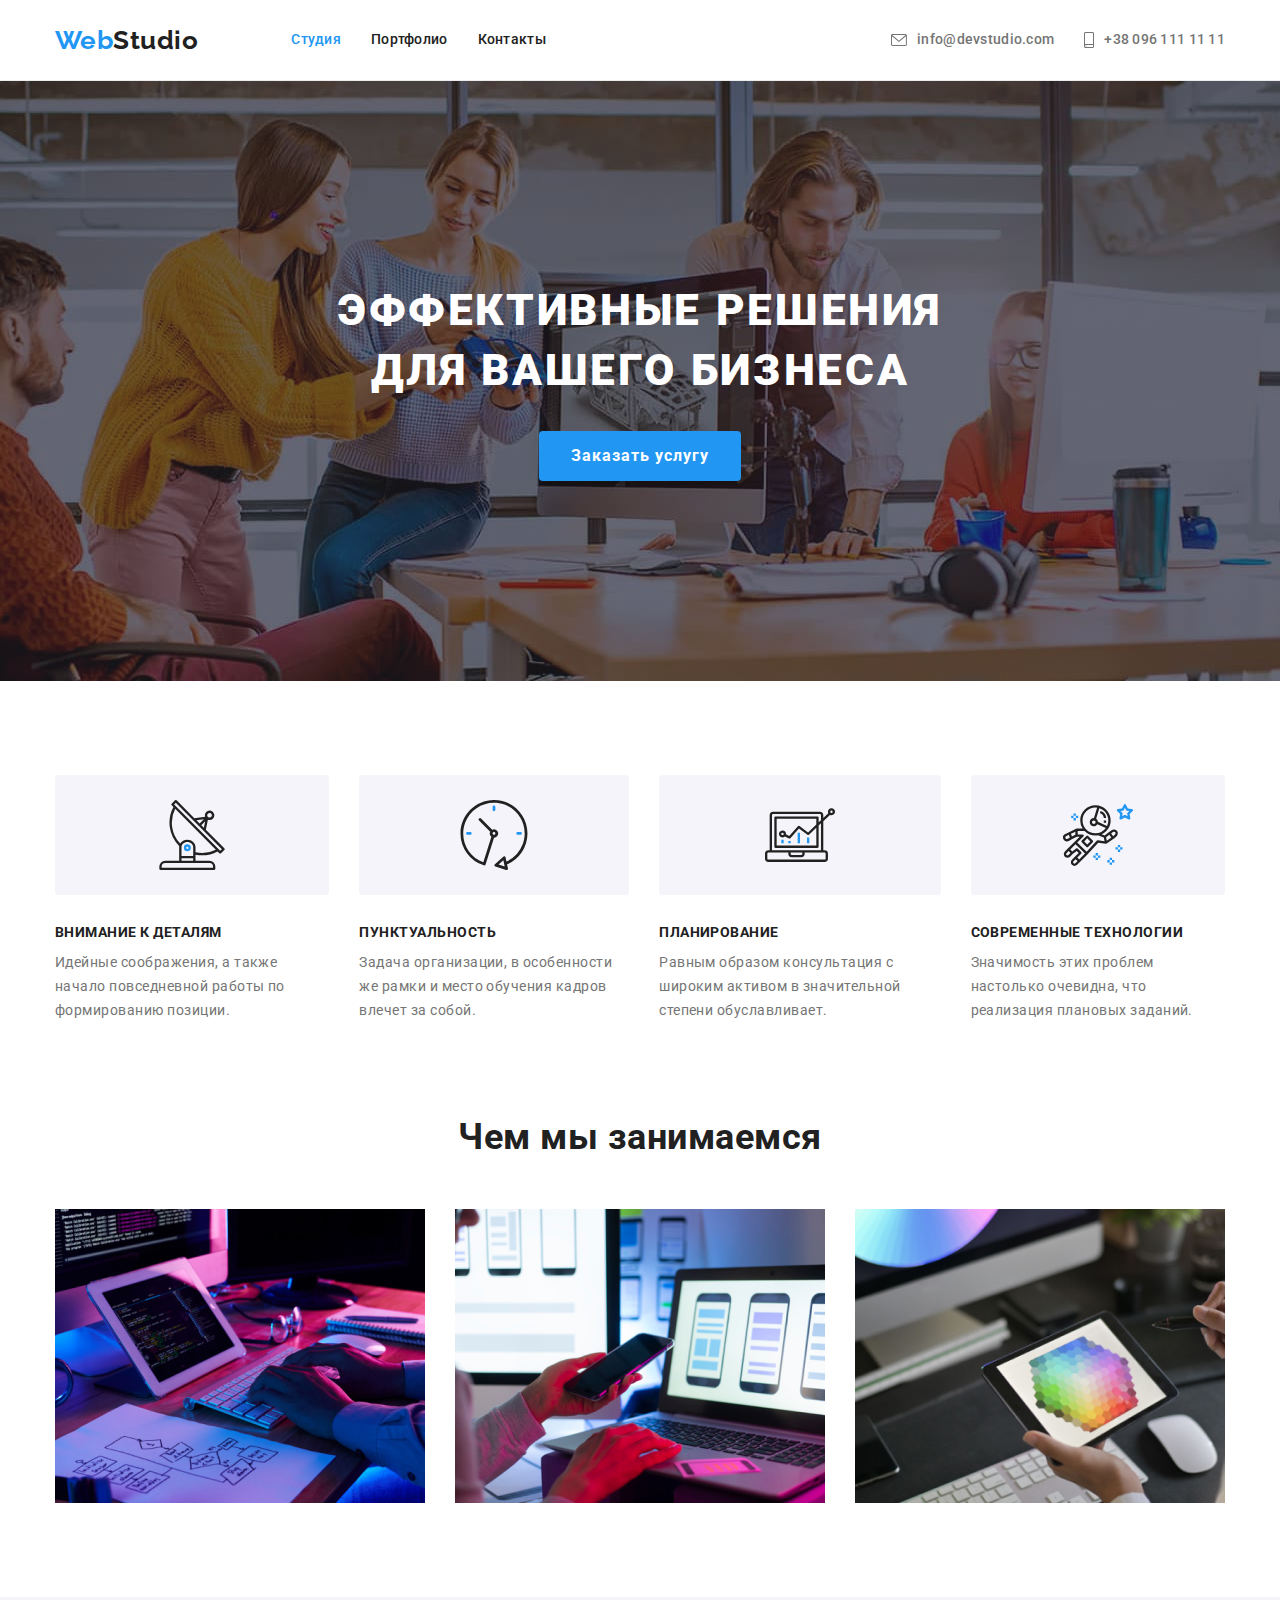
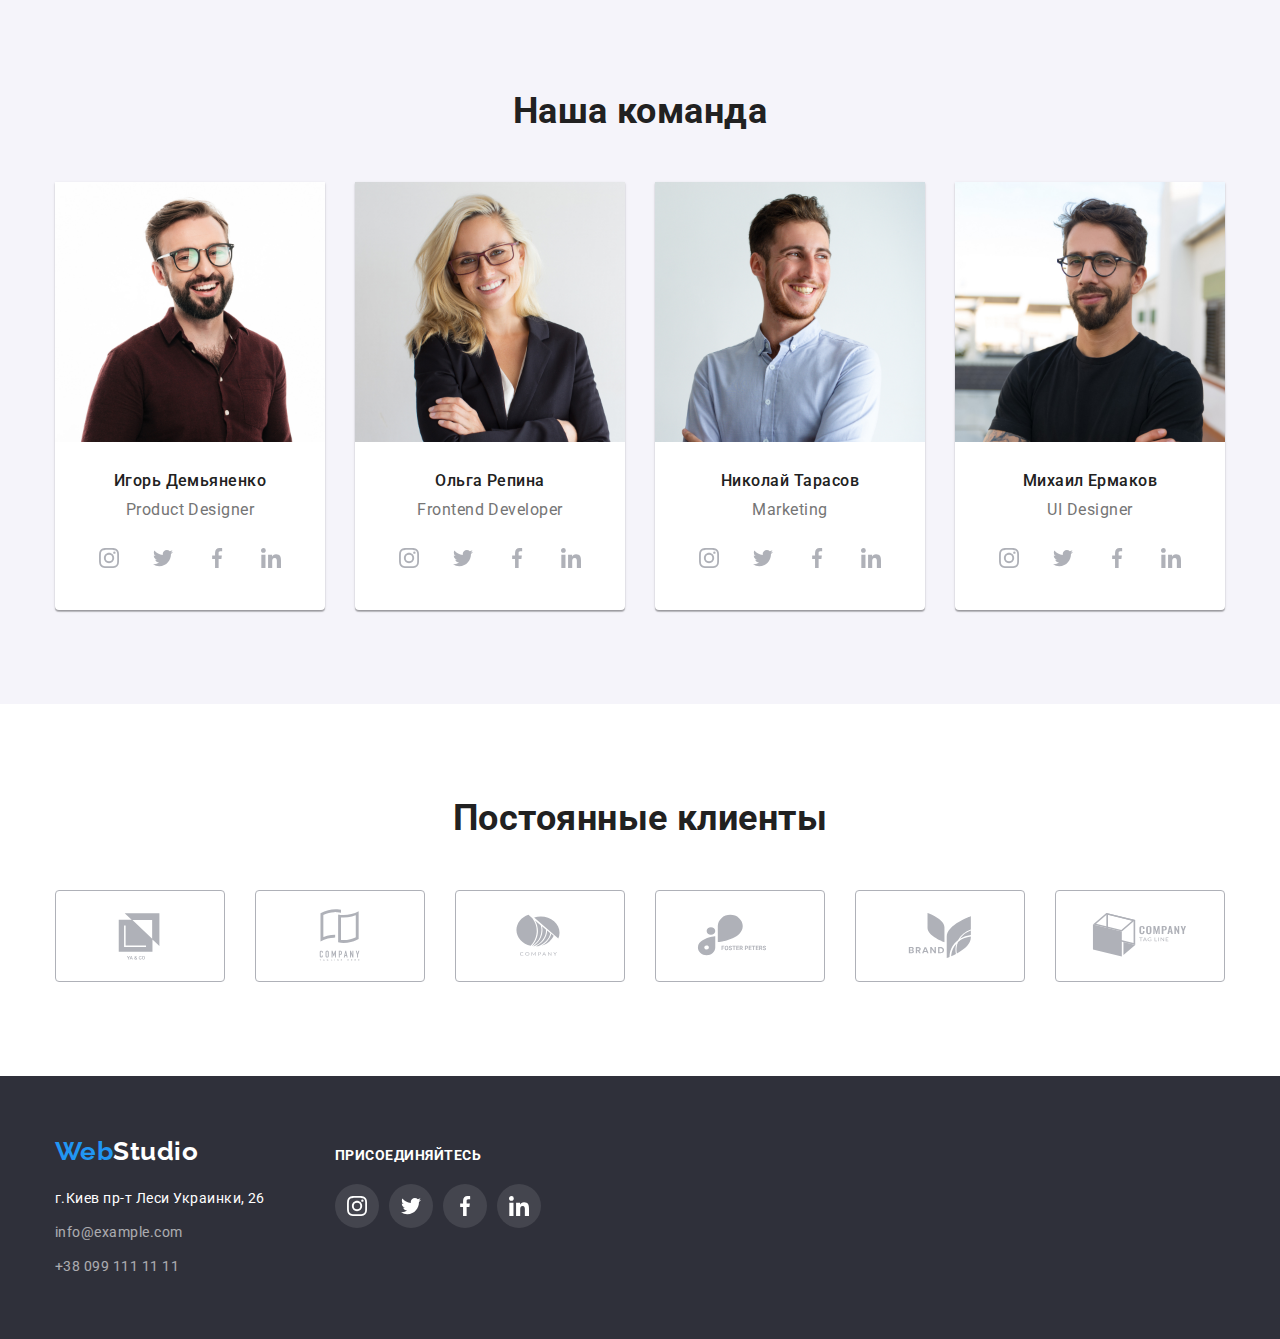
==== index.html @ 7d0b55d1 "copy-hw4" ====
<!DOCTYPE html>
<html lang="en">
  <head>
    <meta charset="UTF-8" />
    <meta http-equiv="X-UA-Compatible" content="IE=edge" />
    <meta name="viewport" content="width=device-width, initial-scale=1.0" />
    <title>Главная</title>
    <link rel="preconnect" href="https://fonts.googleapis.com" />
    <link rel="preconnect" href="https://fonts.gstatic.com" crossorigin />
    <link
      href="https://fonts.googleapis.com/css2?family=Raleway:wght@700&family=Roboto:wght@400;500;700;900&display=swap"
      rel="stylesheet"
    />
    <link
      rel="stylesheet"
      href="https://cdnjs.cloudflare.com/ajax/libs/modern-normalize/1.1.0/modern-normalize.min.css"
    />
    <link rel="stylesheet" href="./css/styles.css" />
  </head>
  <body>
    <!-- Шапка сайта -->
    <header class="header-class">
      <div class="container main-header">
        <nav class="main-nav">
          <a href="./index.html" class="logo"><span class="logo-web">Web</span>Studio</a>
          <ul class="site-nav list">
            <li class="item">
              <a href="./index.html" class="site-nav-list title current">Студия</a>
            </li>
            <li class="item">
              <a href="./portfolio.html" class="site-nav-list title">Портфолио</a>
            </li>
            <li class="item">
              <a href="" class="site-nav-list title">Контакты</a>
            </li>
          </ul>
        </nav>
        <ul class="contact-header list">
          <li class="item">
            <a href="mailto:info@devstudio.com" class="contact-header-list"
              ><svg class="header-contact-icons" width="16px" height="12px">
                <use href="./images/icons.svg#icon-email"></use></svg
              >info@devstudio.com</a
            >
          </li>
          <li class="item">
            <a href="tel:+380961111111" class="contact-header-list"
              ><svg class="header-contact-icons" width="10px" height="16px">
                <use href="./images/icons.svg#icon-phone"></use></svg
              >+38 096 111 11 11</a
            >
          </li>
        </ul>
      </div>
    </header>

    <!-- Main Content -->
    <main>
      <!-- Секция героя -->
      <section class="section-hero">
        <div class="container">
          <h1 class="section-title">Эффективные решения для вашего бизнеса</h1>
          <button class="accent-button" type="button">Заказать услугу</button>
        </div>
      </section>

      <!-- Особенности -->
      <section class="section">
        <div class="container">
          <h2 class="title visually-hidden">Наши особенности</h2>
          <ul class="feature-list list">
            <li class="item">
              <div class="feature-item">
                <svg width="70px" height="70px">
                  <use href="./images/icons.svg#icon-antenna"></use>
                </svg>
              </div>
              <h3 class="feature-title">Внимание к деталям</h3>
              <p class="feature-text">
                Идейные соображения, а также начало повседневной работы по формированию позиции.
              </p>
            </li>
            <li class="item">
              <div class="feature-item">
                <svg width="70px" height="70px">
                  <use href="./images/icons.svg#icon-clock"></use>
                </svg>
              </div>
              <h3 class="feature-title">Пунктуальность</h3>
              <p class="feature-text">
                Задача организации, в особенности же рамки и место обучения кадров влечет за собой.
              </p>
            </li>
            <li class="item">
              <div class="feature-item">
                <svg width="70px" height="70px">
                  <use href="./images/icons.svg#icon-diagram"></use>
                </svg>
              </div>
              <h3 class="feature-title">Планирование</h3>
              <p class="feature-text">
                Равным образом консультация с широким активом в значительной степени обуславливает.
              </p>
            </li>
            <li class="item">
              <div class="feature-item">
                <svg width="70px" height="70px">
                  <use href="./images/icons.svg#icon-astronaut"></use>
                </svg>
              </div>
              <h3 class="feature-title">Современные технологии</h3>
              <p class="feature-text">
                Значимость этих проблем настолько очевидна, что реализация плановых заданий.
              </p>
            </li>
          </ul>
        </div>
      </section>

      <!-- Чем мы занимаемся? -->
      <section class="section about">
        <div class="container">
          <h2 class="title about-us">Чем мы занимаемся</h2>
          <ul class="about-us-list list">
            <li class="item">
              <img src="./images/img_1_planning.jpg" alt="Планирование модели" width="370" />
            </li>
            <li class="item">
              <img
                src="./images/img_2_app_design.jpg"
                alt="Тестирование дизайна приложения"
                width="370"
              />
            </li>
            <li class="item">
              <img src="./images/img_3_modern_technology.jpg" alt="" width="370" />
            </li>
          </ul>
        </div>
      </section>

      <!-- Наша команда -->
      <section class="section section-our-team">
        <div class="container">
          <h2 class="title about-us">Наша команда</h2>
          <ul class="our-team-list list">
            <li class="item">
              <img src="./images/ihor.jpg" alt="Игорь Демьяненко" width="270" />
              <div class="title-name">
                <h3 class="title name">Игорь Демьяненко</h3>
                <p class="position-name">Product Designer</p>
                <ul class="social-list-link list">
                  <li class="social-item">
                    <a
                      class="social-link link"
                      href="http://instagram.com"
                      target="_blank"
                      aria-label="instagram"
                      ><svg width="20px" height="20px">
                        <use href="./images/icons.svg#instagram-icon"></use></svg
                    ></a>
                  </li>
                  <li class="social-item">
                    <a
                      class="social-link link"
                      href="http://twitter.com"
                      target="_blank"
                      aria-label="twitter"
                      ><svg width="20px" height="20px">
                        <use href="./images/icons.svg#twitter-icon"></use></svg
                    ></a>
                  </li>
                  <li class="social-item">
                    <a
                      class="social-link link"
                      href="http://facebook.com"
                      target="_blank"
                      aria-label="facebook"
                      ><svg width="20px" height="20px">
                        <use href="./images/icons.svg#facebook-icon"></use></svg
                    ></a>
                  </li>
                  <li class="social-item">
                    <a
                      class="social-link link"
                      href="http://linkedin.com"
                      target="_blank"
                      aria-label="linkedin"
                      ><svg width="20px" height="20px">
                        <use href="./images/icons.svg#linkedin-icon"></use></svg
                    ></a>
                  </li>
                </ul>
              </div>
            </li>
            <li class="item">
              <img src="./images/olga.jpg" alt="Ольга Репина" width="270" />
              <div class="title-name">
                <h3 class="title name">Ольга Репина</h3>
                <p class="position-name">Frontend Developer</p>
                <ul class="social-list-link list">
                  <li class="social-item">
                    <a
                      class="social-link link"
                      href="http://instagram.com"
                      target="_blank"
                      aria-label="instagram"
                      ><svg width="20px" height="20px">
                        <use href="./images/icons.svg#instagram-icon"></use></svg
                    ></a>
                  </li>
                  <li class="social-item">
                    <a
                      class="social-link link"
                      href="http://twitter.com"
                      target="_blank"
                      aria-label="twitter"
                      ><svg width="20px" height="20px">
                        <use href="./images/icons.svg#twitter-icon"></use></svg
                    ></a>
                  </li>
                  <li class="social-item">
                    <a
                      class="social-link link"
                      href="http://facebook.com"
                      target="_blank"
                      aria-label="facebook"
                      ><svg width="20px" height="20px">
                        <use href="./images/icons.svg#facebook-icon"></use></svg
                    ></a>
                  </li>
                  <li class="social-item">
                    <a
                      class="social-link link"
                      href="http://linkedin.com"
                      target="_blank"
                      aria-label="linkedin"
                      ><svg width="20px" height="20px">
                        <use href="./images/icons.svg#linkedin-icon"></use></svg
                    ></a>
                  </li>
                </ul>
              </div>
            </li>
            <li class="item">
              <img src="./images/nikolai.jpg" alt="Николай Тарасов" width="270" />
              <div class="title-name">
                <h3 class="title name">Николай Тарасов</h3>
                <p class="position-name">Marketing</p>
                <ul class="social-list-link list">
                  <li class="social-item">
                    <a
                      class="social-link link"
                      href="http://instagram.com"
                      target="_blank"
                      aria-label="instagram"
                      ><svg width="20px" height="20px">
                        <use href="./images/icons.svg#instagram-icon"></use></svg
                    ></a>
                  </li>
                  <li class="social-item">
                    <a
                      class="social-link link"
                      href="http://twitter.com"
                      target="_blank"
                      aria-label="twitter"
                      ><svg width="20px" height="20px">
                        <use href="./images/icons.svg#twitter-icon"></use></svg
                    ></a>
                  </li>
                  <li class="social-item">
                    <a
                      class="social-link link"
                      href="http://facebook.com"
                      target="_blank"
                      aria-label="facebook"
                      ><svg width="20px" height="20px">
                        <use href="./images/icons.svg#facebook-icon"></use></svg
                    ></a>
                  </li>
                  <li class="social-item">
                    <a
                      class="social-link link"
                      href="http://linkedin.com"
                      target="_blank"
                      aria-label="linkedin"
                      ><svg width="20px" height="20px">
                        <use href="./images/icons.svg#linkedin-icon"></use></svg
                    ></a>
                  </li>
                </ul>
              </div>
            </li>
            <li class="item">
              <img src="./images/mihail.jpg" alt="Михаил Ермаков" width="270" />
              <div class="title-name">
                <h3 class="title name">Михаил Ермаков</h3>
                <p class="position-name">UI Designer</p>
                <ul class="social-list-link list">
                  <li class="social-item">
                    <a
                      class="social-link link"
                      href="http://instagram.com"
                      target="_blank"
                      aria-label="instagram"
                      ><svg width="20px" height="20px">
                        <use href="./images/icons.svg#instagram-icon"></use></svg
                    ></a>
                  </li>
                  <li class="social-item">
                    <a
                      class="social-link link"
                      href="http://twitter.com"
                      target="_blank"
                      aria-label="twitter"
                      ><svg width="20px" height="20px">
                        <use href="./images/icons.svg#twitter-icon"></use></svg
                    ></a>
                  </li>
                  <li class="social-item">
                    <a
                      class="social-link link"
                      href="http://facebook.com"
                      target="_blank"
                      aria-label="facebook"
                      ><svg width="20px" height="20px">
                        <use href="./images/icons.svg#facebook-icon"></use></svg
                    ></a>
                  </li>
                  <li class="social-item">
                    <a
                      class="social-link link"
                      href="http://linkedin.com"
                      target="_blank"
                      aria-label="linkedin"
                      ><svg width="20px" height="20px">
                        <use href="./images/icons.svg#linkedin-icon"></use></svg
                    ></a>
                  </li>
                </ul>
              </div>
            </li>
          </ul>
        </div>
      </section>

      <!-- Section Our Clients -->
      <section class="section">
        <div class="container">
          <h2 class="our-clients-title title">Постоянные клиенты</h2>
          <ul class="our-clients-list list">
            <li class="our-clients-item">
              <a class="client-link link" href="" aria-label="company-logo">
                <svg width="106" height="60"><use href="./images/icons.svg#icon-logo-1"></use></svg
              ></a>
            </li>
            <li class="our-clients-item">
              <a class="client-link link" href="" aria-label="company-logo">
                <svg width="106" height="60"><use href="./images/icons.svg#icon-logo-2"></use></svg
              ></a>
            </li>
            <li class="our-clients-item">
              <a class="client-link link" href="" aria-label="company-logo">
                <svg width="106" height="60"><use href="./images/icons.svg#icon-logo-3"></use></svg
              ></a>
            </li>
            <li class="our-clients-item">
              <a class="client-link link" href="" aria-label="company-logo">
                <svg width="106" height="60"><use href="./images/icons.svg#icon-logo-4"></use></svg
              ></a>
            </li>
            <li class="our-clients-item">
              <a class="client-link link" href="" aria-label="company-logo">
                <svg width="106" height="60"><use href="./images/icons.svg#icon-logo-5"></use></svg
              ></a>
            </li>
            <li class="our-clients-item">
              <a class="client-link link" href="" aria-label="company-logo">
                <svg width="106" height="60"><use href="./images/icons.svg#icon-logo-6"></use></svg
              ></a>
            </li>
          </ul>
        </div>
      </section>
    </main>

    <!-- Подвал -->
    <footer class="footer-back">
      <div class="footer-flex container">
        <div class="footer-contacts-container">
          <a href="./index.html" class="logo"
            ><span class="logo-web">Web</span><span class="logo-studio">Studio</span></a
          >
          <address>
            <ul class="footer-address-list list">
              <li class="item">
                <a
                  class="contact-footer-list address"
                  href="https://goo.gl/maps/GCz9mcJcmjAWSKVcA"
                  target="_blank"
                  lang="ru"
                  >г.Киев пр-т Леси Украинки, 26</a
                >
              </li>
              <li class="item">
                <a class="contact-footer-list email" href="mailto:info@example.com" target="_blank"
                  >info@example.com</a
                >
              </li>
              <li class="item">
                <a class="contact-footer-list phone" href="tel:+380991111111" target="_blank"
                  >+38 099 111 11 11</a
                >
              </li>
            </ul>
          </address>
        </div>
        <div class="footer-social-links">
          <p class="footer-text">присоединяйтесь</p>
          <ul class="footer-social-list list">
            <li class="social-item">
              <a
                class="footer-social-link link"
                href="http://instagram.com"
                target="_blank"
                aria-label="instagram"
                ><svg width="20px" height="20px">
                  <use href="./images/icons.svg#instagram-icon"></use></svg
              ></a>
            </li>
            <li class="social-item">
              <a
                class="footer-social-link link"
                href="http://twitter.com"
                target="_blank"
                aria-label="instagram"
                ><svg width="20px" height="20px">
                  <use href="./images/icons.svg#twitter-icon"></use></svg
              ></a>
            </li>
            <li class="social-item">
              <a
                class="footer-social-link link"
                href="http://facebook.com"
                target="_blank"
                aria-label="instagram"
                ><svg width="20px" height="20px">
                  <use href="./images/icons.svg#facebook-icon"></use></svg
              ></a>
            </li>
            <li class="social-item">
              <a
                class="footer-social-link link"
                href="http://linkedin.com"
                target="_blank"
                aria-label="instagram"
                ><svg width="20px" height="20px">
                  <use href="./images/icons.svg#linkedin-icon"></use></svg
              ></a>
            </li>
          </ul>
        </div>
      </div>
    </footer>
  </body>
</html>
---- css/styles.css ----
/* Селектор цветов через переменные */
:root {
  --primary-text-color: #ffffff;
  --secondary-text-color: #757575;
  --title-text-color: #212121;
  --accent-color: #2196f3;
  --secondary-background-color: #2f303a;
  --our-team-color: #f5f4fa;
  --header-border-color: #ececec;
  --portfolio-cards-border-color: #eeeeee;
  --default-icon-color: #afb1b8;
  --footer-icons: #ffffff1a;
}

/* Настраиваю глобальный тег Body */
body {
  color: var(--secondary-text-color);
  font-family: Roboto, sans-serif;
  letter-spacing: 0.03em;
}
/* Утиилиты */
/* Для всех списков прятаю точки, удаляю padding & margin */
.list {
  padding: 0;
  margin: 0;
  list-style: none;
}
/* Для всех линков(тег а) прятаю нижнее подчеркивание */
.link {
  text-decoration: none;
}
/* скрывание заголовков */
.visually-hidden {
  position: absolute;
  width: 1px;
  height: 1px;
  margin: -1px;
  border: 0;
  padding: 0;
  white-space: nowrap;
  clip-path: inset(100%);
  clip: rect(0 0 0 0);
  overflow: hidden;
}
/* Для тега img задаємо властивість display: block,max-width: 100%, height: auto. */
img {
  display: block;
  max-width: 100%;
  height: auto;
}

h1,
h2,
h3,
p {
  margin: 0;
}

.container {
  margin-left: auto;
  margin-right: auto;
  width: 1200px;
  padding-left: 15px;
  padding-right: 15px;

  /* outline: 2px solid tomato; */
}

/* Section Settings */
.section {
  padding-top: 94px;
  padding-bottom: 94px;
}

/* Задаю цвет текста для ссылок title*/
.title {
  color: var(--title-text-color);
}

/* Шапка сайта */
.logo {
  color: var(--title-text-color);
  font-family: Raleway;
  font-weight: 700;
  font-size: 26px;
  line-height: 1.19;
  text-decoration: none;
}

.logo-web {
  color: var(--accent-color);
}

.header-class {
  background-color: var(--primary-text-color);
  border-bottom: 1px solid var(--header-border-color);
}

.site-nav-list:hover,
.site-nav-list:focus {
  color: var(--accent-color);
}

.site-nav-list.title.current {
  color: var(--accent-color);
}

.site-nav-list,
.contact-header-list {
  font-weight: 500;
  font-size: 14px;
  line-height: 1.14;
  letter-spacing: 0.02em;
  text-decoration: none;

  display: flex;
  padding-top: 32px;
  padding-bottom: 32px;
  align-items: center;
}

.contact-header-list {
  color: var(--secondary-text-color);
}

.contact-header-list:hover,
.contact-header-list:focus {
  color: var(--accent-color);
}

.main-header {
  display: flex;
  align-items: center;
  justify-content: space-between;
}

.main-header .main-nav {
  display: flex;
  align-items: center;
  /* background-color: tomato; */
}

.main-nav .site-nav {
  display: flex;
  align-items: center;
  margin-left: 93px;
}

/* .site-nav .item+.item,
.contact-header .item+.item {
    margin-left: 50px;
} */

.main-header .item + .item {
  margin-left: 30px;
}

.main-header .contact-header {
  display: flex;
  align-items: center;
  /* background-color: tomato; */
}

.header-contact-icons {
  margin-right: 10px;
  fill: currentColor;
}

/* Секция героя */
.section-hero {
  text-align: center;
  background-color: var(--secondary-background-color);
  padding-top: 200px;
  padding-bottom: 200px;
  max-width: 1600px;
  margin-left: auto;
  margin-right: auto;
  height: 600px;
  background-image: linear-gradient(to right, rgba(47, 48, 58, 0.4), rgba(47, 48, 58, 0.4)),
    url(../images/background-hero.jpg);
  background-repeat: no-repeat;
  background-position: center;
  background-size: cover;
}

.section-title {
  color: var(--primary-text-color);
  font-weight: 900;
  font-size: 44px;
  line-height: 1.36;
  /* or 136% */

  text-align: center;
  letter-spacing: 0.06em;
  text-transform: uppercase;

  margin: 0;
  width: 696px;
  margin-left: auto;
  margin-right: auto;
  margin-bottom: 30px;
}

.accent-button {
  background-color: var(--accent-color);
  color: var(--primary-text-color);
  cursor: pointer;
  font-weight: 700;
  font-size: 16px;
  line-height: 1.9;
  align-items: center;
  text-align: center;
  letter-spacing: 0.06em;
  border-radius: 4px;
  border: transparent;
  box-shadow: 0px 4px 4px rgba(0, 0, 0, 0.15);

  padding-top: 10px;
  padding-right: 32px;
  padding-bottom: 10px;
  padding-left: 32px;
}

/* Секция Особенности */
.feature-title {
  color: var(--title-text-color);
  font-weight: 700;
  font-size: 14px;
  line-height: 1.14;
  text-transform: uppercase;

  margin: 0;
  margin-bottom: 10px;
}

.feature-list {
  display: flex;
  align-items: center;
}

.feature-list .item + .item {
  margin-left: 30px;
}
.feature-text {
  font-size: 14px;
  line-height: 1.71;
  /* or 171% */
  margin: 0;
}

.feature-list .feature-item {
  display: flex;
  justify-content: center;
  align-items: center;
  height: 120px;
  margin-bottom: 30px;
  border-radius: 4px;

  background-color: var(--our-team-color);
}

/* Секция Чем мы занимаемся? */
.title.about-us {
  font-weight: 700;
  font-size: 36px;
  line-height: 1.16;

  text-align: center;
  margin: 0;
  margin-bottom: 50px;
}

.about-us-list {
  display: flex;
  justify-content: center;
  align-items: center;
}

.about-us-list .item + .item {
  margin-left: 30px;
}
.section.about {
  padding-top: 0px;
}

/* Наша команда */
.our-team-list {
  display: flex;
  align-items: center;
  justify-content: center;
}
.our-team-list .title-name {
  padding-top: 30px;
  padding-bottom: 30px;
  padding-right: 32px;
  padding-left: 32px;
}
.our-team-list .title.name {
  margin-bottom: 10px;
}

.our-team-list .item {
  background-color: var(--primary-text-color);

  box-shadow: 0px 1px 3px rgba(0, 0, 0, 0.12), 0px 1px 1px rgba(0, 0, 0, 0.14),
    0px 2px 1px rgba(0, 0, 0, 0.2);
  border-radius: 0px 0px 4px 4px;
}

.our-team-list .item + .item {
  margin-left: 30px;
}
.name {
  font-weight: 500;
  font-size: 16px;
  line-height: 1.18;
  /* identical to box height */
  text-align: center;
}

.section-our-team {
  background-color: var(--our-team-color);
}

.position-name {
  font-size: 16px;
  line-height: 1.18;
  /* identical to box height */
  text-align: center;
}

.social-list-link {
  display: flex;
  justify-content: center;
  align-content: center;
  margin-top: 16px;
}

.social-link {
  display: flex;
  justify-content: center;
  align-items: center;
  width: 44px;
  height: 44px;
  fill: var(--default-icon-color);
}

.social-link:hover,
.social-link:focus {
  fill: var(--primary-text-color);
  background-color: var(--accent-color);
  border-radius: 50%;
}

.social-item:not(:last-child) {
  margin-right: 10px;
}

/* Section Our Clients */
.our-clients-title {
  font-weight: 700;
  font-size: 36px;
  line-height: 1.16;

  text-align: center;
  margin: 0;
  margin-bottom: 50px;
}

.our-clients-list {
  display: flex;
  justify-content: center;
  align-items: center;
}

.our-clients-list .our-clients-item + .our-clients-item {
  margin-left: 30px;
}

.client-link {
  display: flex;
  justify-content: center;
  align-items: center;
  width: 170px;
  height: 92px;
  fill: var(--default-icon-color);
  border: 1px solid var(--default-icon-color);
  border-radius: 4px;
}
.client-link:focus,
.client-link:hover {
  fill: var(--accent-color);
  border: 1px solid var(--accent-color);
}

/* Footer */
.contact-footer-list {
  color: var(--primary-text-color);
  font-style: normal;
  text-decoration: none;
  font-size: 14px;
  line-height: 1.71;
}

.contact-footer-list:hover,
.contact-footer-list:focus {
  color: var(--accent-color);
}

.footer-back {
  background-color: var(--secondary-background-color);
  padding-top: 60px;
  padding-bottom: 60px;
}

.footer-back .logo {
  display: block;
  margin-bottom: 20px;
}

.footer-address-list .item + .item {
  display: block;
  margin-top: 10px;
}
.logo-studio {
  color: var(--primary-text-color);
}

.email,
.phone {
  opacity: 0.6;
}

.footer-flex {
  display: flex;
  align-items: baseline;
}

.footer-social-list {
  display: flex;
  justify-content: center;
  align-content: center;
}

.footer-social-link {
  display: flex;
  justify-content: center;
  align-items: center;
  width: 44px;
  height: 44px;
  fill: var(--primary-text-color);
  background-color: var(--footer-icons);
  border-radius: 50%;
}

.footer-social-link:focus,
.footer-social-link:hover {
  background-color: var(--accent-color);
}
.footer-contacts-container {
  margin-right: 70px;
}
.footer-text {
  color: var(--primary-text-color);
  font-weight: 700;
  font-size: 14px;
  line-height: 1.14;
  text-transform: uppercase;
  margin-bottom: 20px;
}

/*  */
/* Portfolio Page */
/*  */
/* Buttons Selector */
.button-name {
  background-color: var(--our-team-color);
  color: var(--title-text-color);
  border-radius: 4px;
  border: transparent;
  font-weight: 500;
  font-size: 16px;
  line-height: 1.6;
  /* identical to box height, or 162% */
  text-align: center;
  cursor: pointer;
}

/* Buttong Hover and Focus */
.button-name:hover,
.button-name:focus,
.button-name.title.current {
  color: var(--primary-text-color);
  background-color: var(--accent-color);
  box-shadow: 0px 3px 1px rgba(0, 0, 0, 0.1), 0px 1px 2px rgba(0, 0, 0, 0.08),
    0px 2px 2px rgba(0, 0, 0, 0.12);
}

.project-name {
  color: var(--title-text-color);
  font-weight: 700;
  font-size: 18px;
  line-height: 2;
  /* identical to box height, or 200% */

  letter-spacing: 0.06em;
  margin-bottom: 4px;
}

.project-type {
  color: var(--secondary-text-color);
  font-size: 16px;
  line-height: 1.88;
  /* identical to box height, or 188% */
}
.project-description {
  padding-top: 20px;
  padding-right: 24px;
  padding-bottom: 20px;
  padding-left: 24px;
  border-bottom: 1px solid var(--portfolio-cards-border-color);
  border-left: 1px solid var(--portfolio-cards-border-color);
  border-right: 1px solid var(--portfolio-cards-border-color);
}

.button-list {
  display: flex;
  margin-bottom: 50px;
  justify-content: center;
}

.button-list .item + .item {
  margin-left: 8px;
}

.button-list .button-name {
  padding-top: 6px;
  padding-right: 22px;
  padding-bottom: 6px;
  padding-left: 22px;
}

.project-links {
  display: flex;
  flex-wrap: wrap;
}

.project-links .link {
  display: block;
}
.project-links .link:hover,
.project-links .link:focus {
  box-shadow: 0px 1px 1px rgba(0, 0, 0, 0.12), 0px 4px 4px rgba(0, 0, 0, 0.06),
    1px 4px 6px rgba(0, 0, 0, 0.16);
}

.project-links .item:nth-child(3n + 2) {
  margin-left: 30px;
  margin-right: 30px;
}

.project-links .item:nth-child(n + 4) {
  margin-top: 30px;
}

/* border: 1px solid */
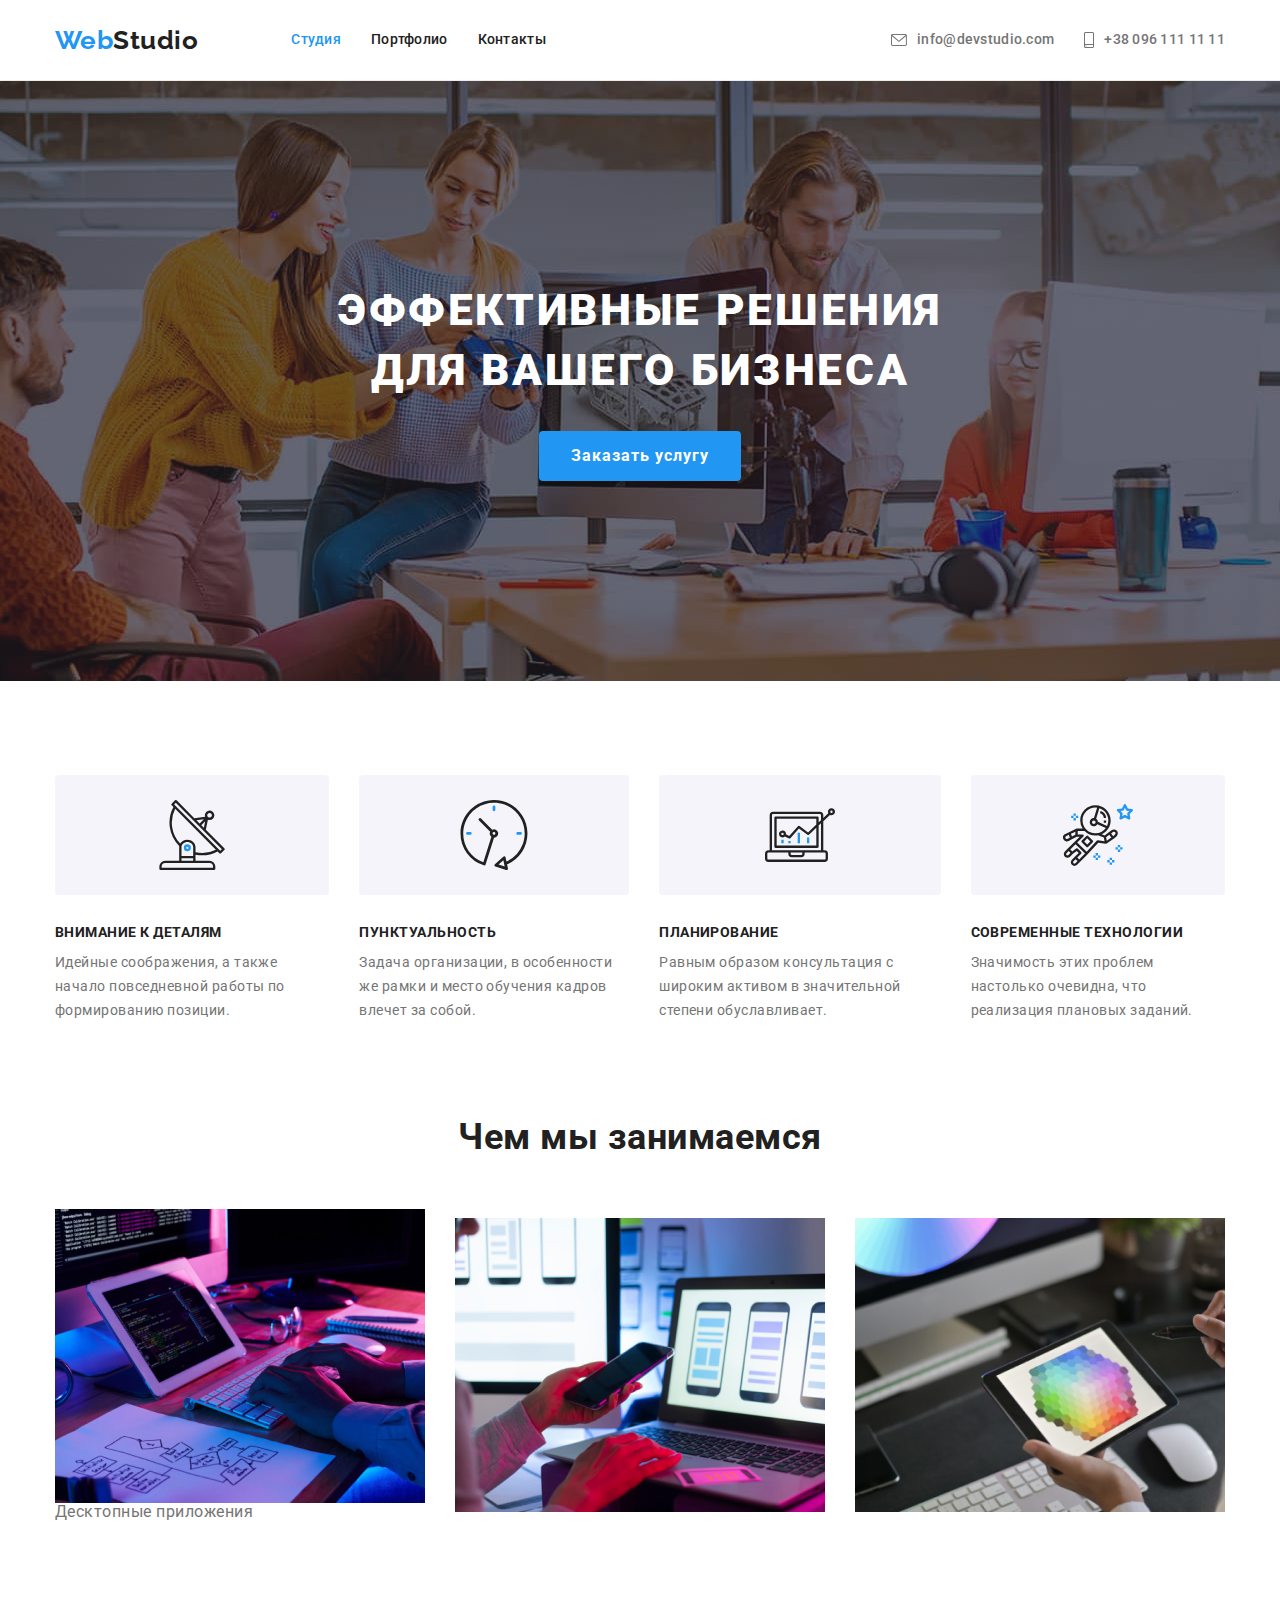
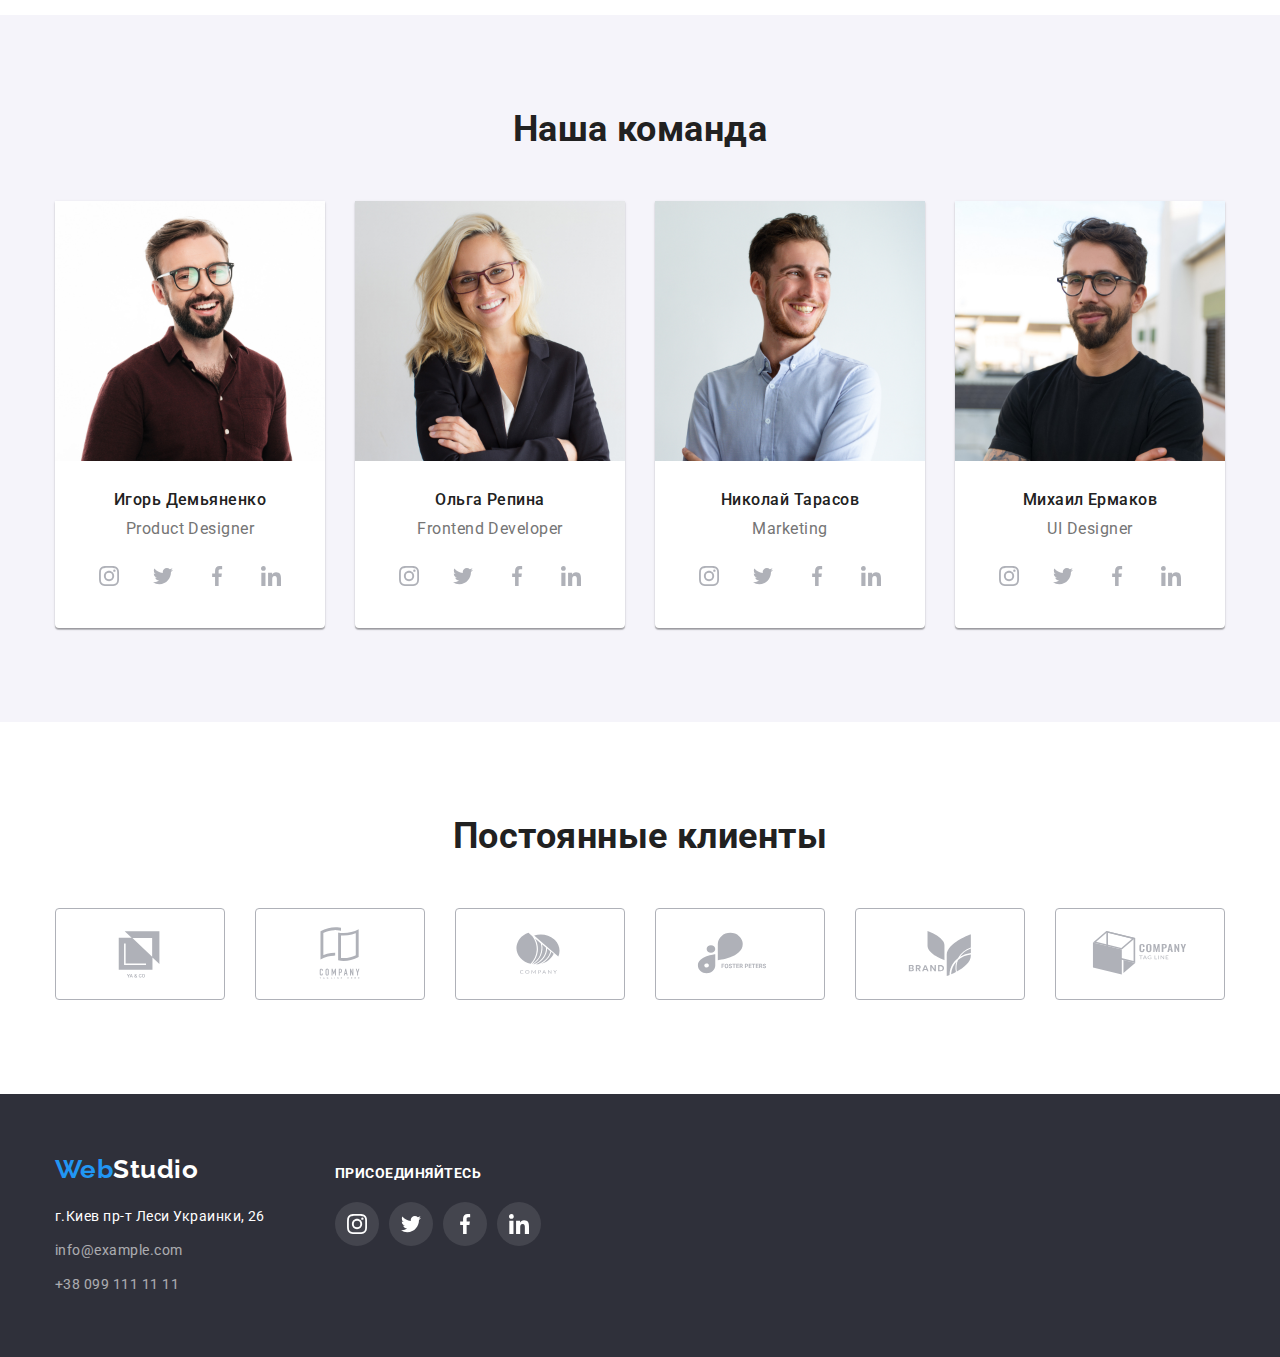
==== commit a6c519a4: "Added animation to css" ====
--- a/index.html
+++ b/index.html
@@ -124,6 +124,7 @@
           <ul class="about-us-list list">
             <li class="item">
               <img src="./images/img_1_planning.jpg" alt="Планирование модели" width="370" />
+              <p>Десктопные приложения</p>
             </li>
             <li class="item">
               <img
--- a/css/styles.css
+++ b/css/styles.css
@@ -10,6 +10,7 @@
   --portfolio-cards-border-color: #eeeeee;
   --default-icon-color: #afb1b8;
   --footer-icons: #ffffff1a;
+  --what-we-do-background-color: #2f303acc;
 }
 
 /* Настраиваю глобальный тег Body */
@@ -42,7 +43,7 @@
   clip: rect(0 0 0 0);
   overflow: hidden;
 }
-/* Для тега img задаємо властивість display: block,max-width: 100%, height: auto. */
+/* Задаю display, ширину и высоту для img */
 img {
   display: block;
   max-width: 100%;
@@ -117,6 +118,8 @@
   padding-top: 32px;
   padding-bottom: 32px;
   align-items: center;
+
+  transition: color 250ms cubic-bezier(0.4, 0, 0.2, 1);
 }
 
 .contact-header-list {
@@ -343,13 +346,16 @@
   width: 44px;
   height: 44px;
   fill: var(--default-icon-color);
+  border-radius: 50%;
+
+  transition: fill 250ms cubic-bezier(0.4, 0, 0.2, 1),
+    background-color 250ms cubic-bezier(0.4, 0, 0.2, 1);
 }
 
 .social-link:hover,
 .social-link:focus {
   fill: var(--primary-text-color);
   background-color: var(--accent-color);
-  border-radius: 50%;
 }
 
 .social-item:not(:last-child) {
@@ -386,6 +392,8 @@
   fill: var(--default-icon-color);
   border: 1px solid var(--default-icon-color);
   border-radius: 4px;
+
+  transition: fill 250ms cubic-bezier(0.4, 0, 0.2, 1), border 250ms cubic-bezier(0.4, 0, 0.2, 1);
 }
 .client-link:focus,
 .client-link:hover {
@@ -400,6 +408,8 @@
   text-decoration: none;
   font-size: 14px;
   line-height: 1.71;
+
+  transition: color 250ms cubic-bezier(0.4, 0, 0.2, 1);
 }
 
 .contact-footer-list:hover,
@@ -451,6 +461,8 @@
   fill: var(--primary-text-color);
   background-color: var(--footer-icons);
   border-radius: 50%;
+
+  transition: background-color 250ms cubic-bezier(0.4, 0, 0.2, 1);
 }
 
 .footer-social-link:focus,
@@ -484,6 +496,8 @@
   /* identical to box height, or 162% */
   text-align: center;
   cursor: pointer;
+  transition: background-color 250ms cubic-bezier(0.4, 0, 0.2, 1),
+    color 250ms cubic-bezier(0.4, 0, 0.2, 1), box-shadow 250ms cubic-bezier(0.4, 0, 0.2, 1);
 }
 
 /* Buttong Hover and Focus */
@@ -547,6 +561,7 @@
 
 .project-links .link {
   display: block;
+  transition: box-shadow 250ms cubic-bezier(0.4, 0, 0.2, 1);
 }
 .project-links .link:hover,
 .project-links .link:focus {
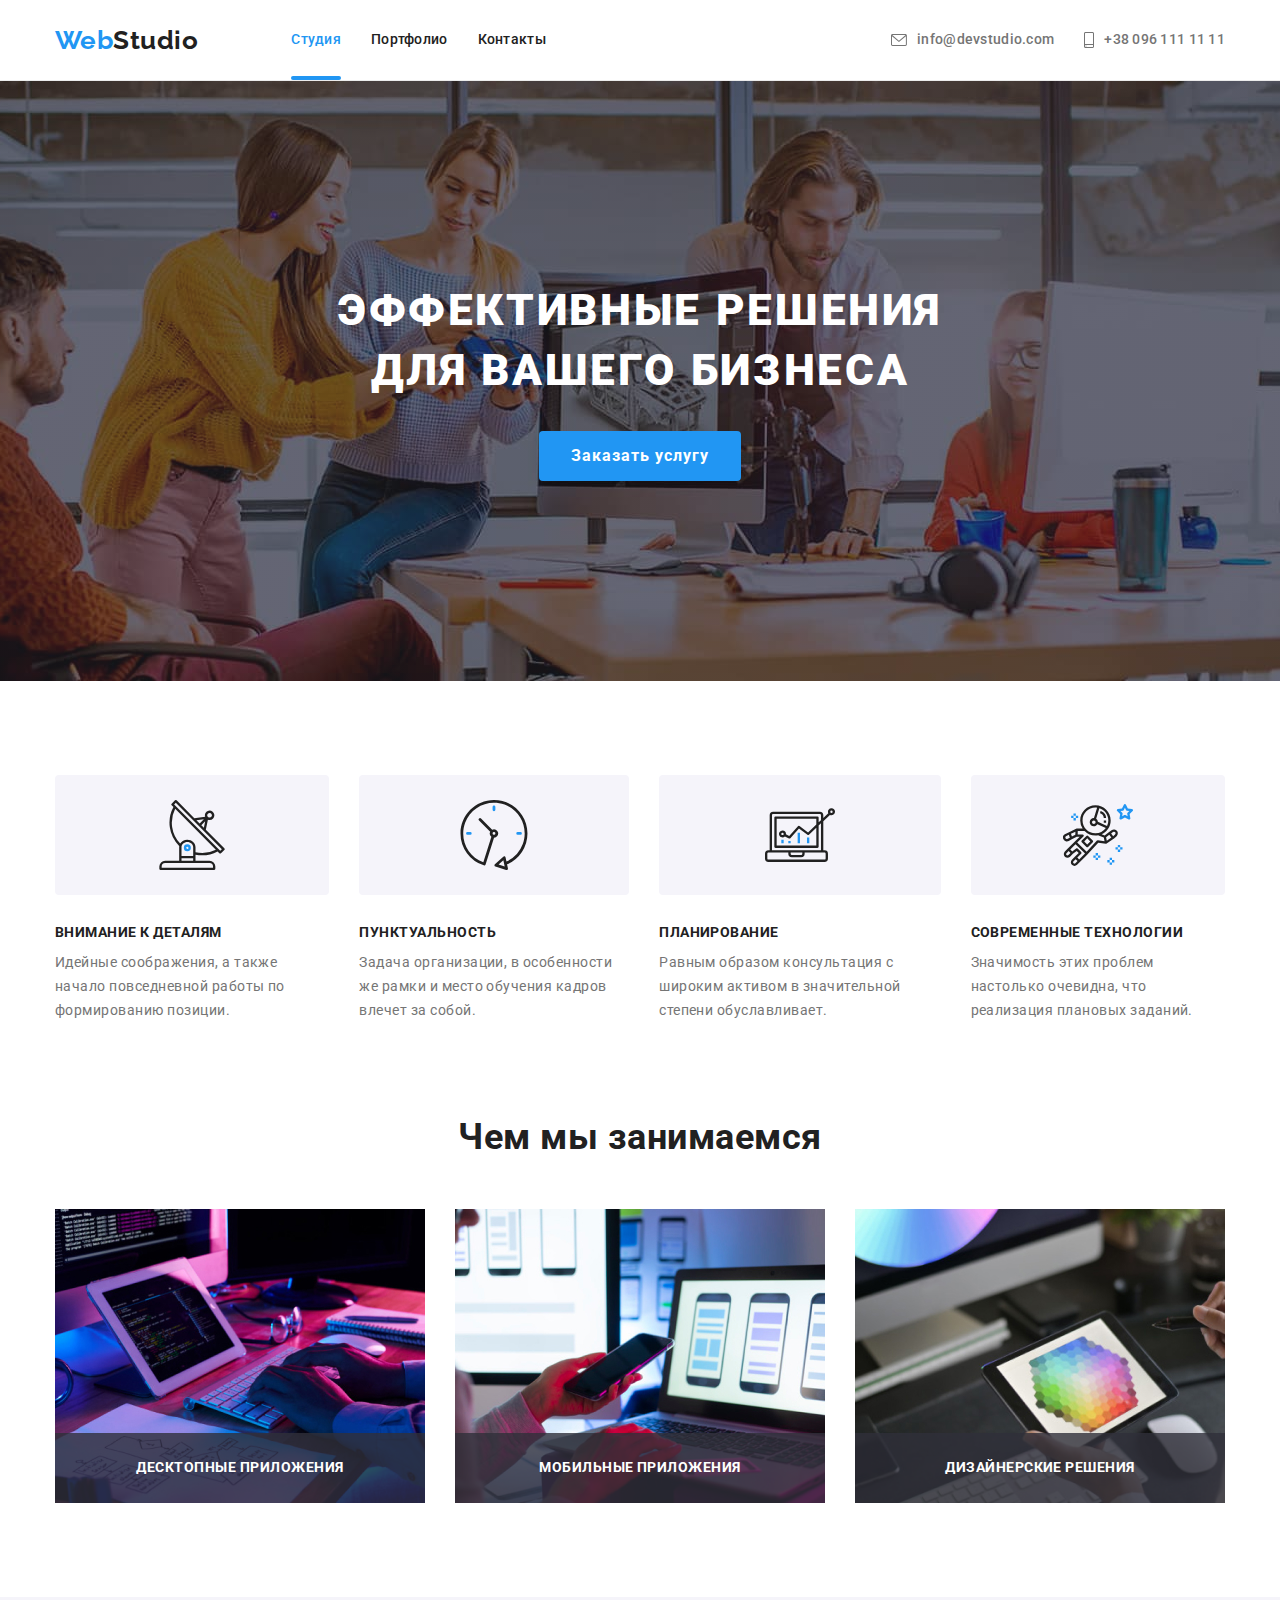
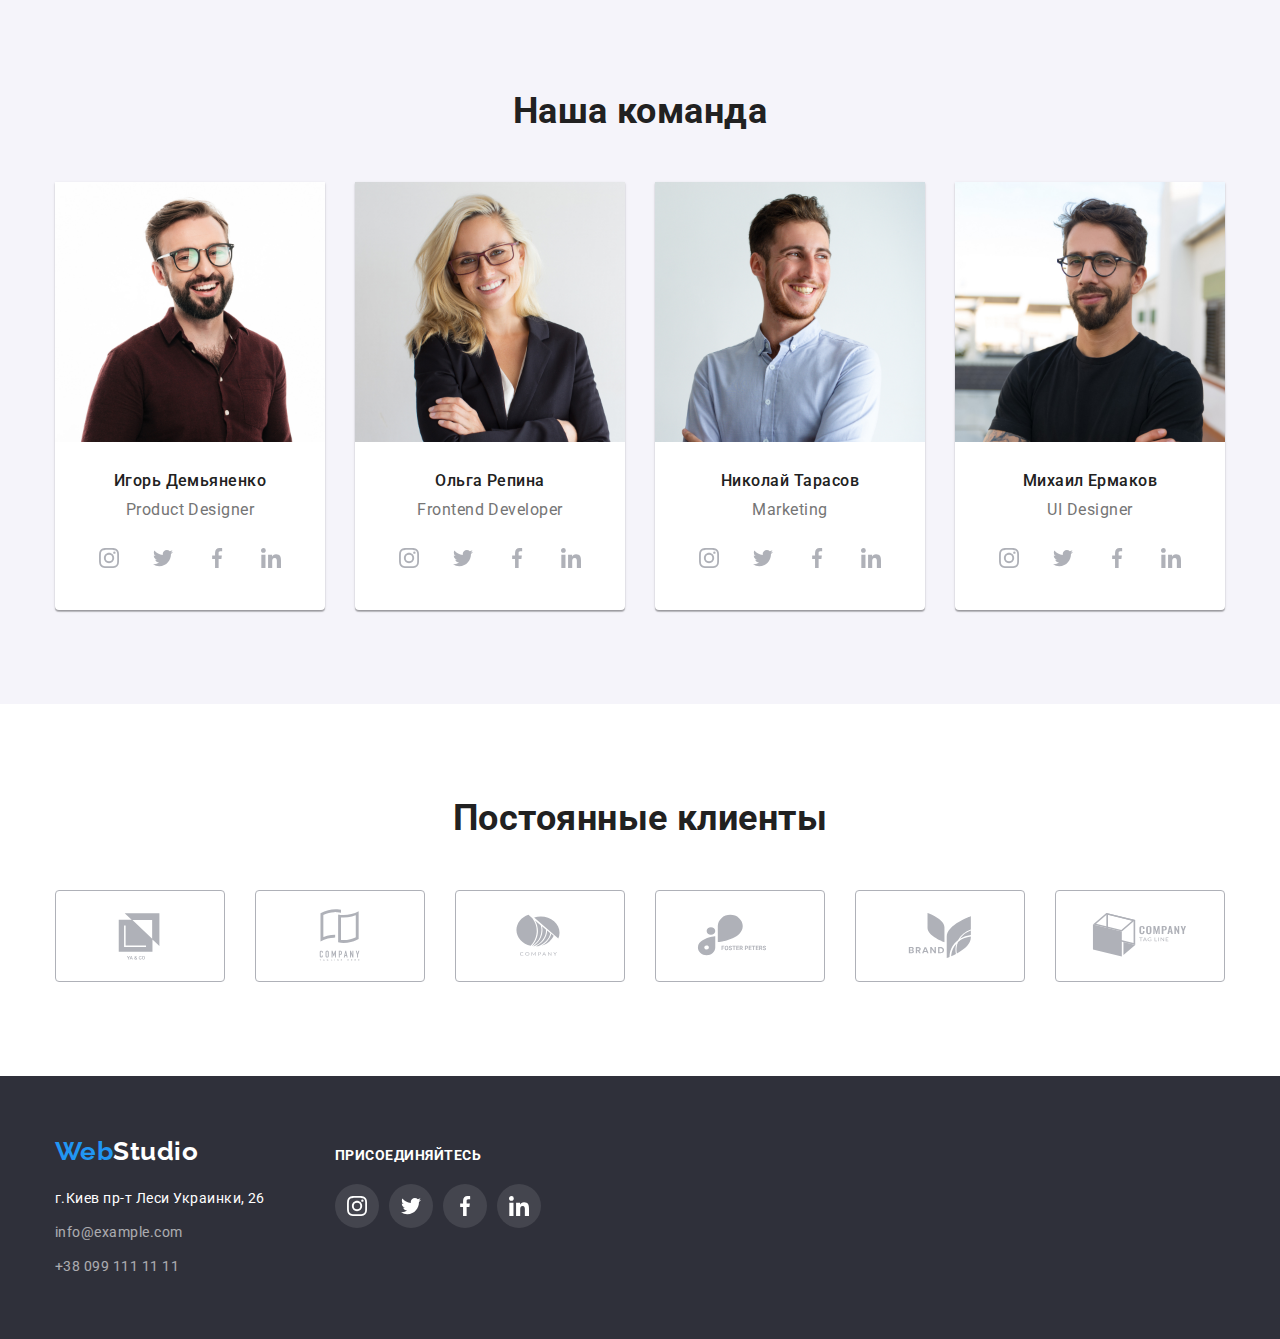
==== commit e97420f3: "i'm back" ====
--- a/index.html
+++ b/index.html
@@ -4,7 +4,7 @@
     <meta charset="UTF-8" />
     <meta http-equiv="X-UA-Compatible" content="IE=edge" />
     <meta name="viewport" content="width=device-width, initial-scale=1.0" />
-    <title>Главная</title>
+    <title>WebStudia</title>
     <link rel="preconnect" href="https://fonts.googleapis.com" />
     <link rel="preconnect" href="https://fonts.gstatic.com" crossorigin />
     <link
@@ -18,7 +18,7 @@
     <link rel="stylesheet" href="./css/styles.css" />
   </head>
   <body>
-    <!-- Шапка сайта -->
+    <!-- Header -->
     <header class="header-class">
       <div class="container main-header">
         <nav class="main-nav">
@@ -60,7 +60,7 @@
       <section class="section-hero">
         <div class="container">
           <h1 class="section-title">Эффективные решения для вашего бизнеса</h1>
-          <button class="accent-button" type="button">Заказать услугу</button>
+          <button class="accent-button" type="button" data-modal-open>Заказать услугу</button>
         </div>
       </section>
 
@@ -123,18 +123,32 @@
           <h2 class="title about-us">Чем мы занимаемся</h2>
           <ul class="about-us-list list">
             <li class="item">
-              <img src="./images/img_1_planning.jpg" alt="Планирование модели" width="370" />
-              <p>Десктопные приложения</p>
-            </li>
-            <li class="item">
-              <img
-                src="./images/img_2_app_design.jpg"
-                alt="Тестирование дизайна приложения"
-                width="370"
-              />
-            </li>
-            <li class="item">
-              <img src="./images/img_3_modern_technology.jpg" alt="" width="370" />
+              <div class="card-about-us">
+                <img src="./images/img_1_planning.jpg" alt="Планирование модели" width="370" />
+                <div class="text-position">
+                  <p class="text">Десктопные приложения</p>
+                </div>
+              </div>
+            </li>
+            <li class="item">
+              <div class="card-about-us">
+                <img
+                  src="./images/img_2_app_design.jpg"
+                  alt="Тестирование дизайна приложения"
+                  width="370"
+                />
+                <div class="text-position">
+                  <p class="text">Мобильные приложения</p>
+                </div>
+              </div>
+            </li>
+            <li class="item">
+              <div class="card-about-us">
+                <img src="./images/img_3_modern_technology.jpg" alt="" width="370" />
+                <div class="text-position">
+                  <p class="text">Дизайнерские решения</p>
+                </div>
+              </div>
             </li>
           </ul>
         </div>
@@ -385,7 +399,7 @@
       </section>
     </main>
 
-    <!-- Подвал -->
+    <!-- Footer -->
     <footer class="footer-back">
       <div class="footer-flex container">
         <div class="footer-contacts-container">
@@ -463,5 +477,15 @@
         </div>
       </div>
     </footer>
+
+    <!-- Backdrop -->
+    <div class="backdrop is-hidden" data-modal>
+      <div class="modal">
+        <button class="modal-btn-close" type="button" data-modal-close>
+          <svg width="11" height="11"><use href="./images/icons.svg#icon-modal-close"></use></svg>
+        </button>
+      </div>
+    </div>
+    <script src="./js/modal.js"></script>
   </body>
 </html>
--- a/css/styles.css
+++ b/css/styles.css
@@ -4,6 +4,8 @@
   --secondary-text-color: #757575;
   --title-text-color: #212121;
   --accent-color: #2196f3;
+  --accent-hover: #188ce8;
+  --accent-background-color: #2196f3e6;
   --secondary-background-color: #2f303a;
   --our-team-color: #f5f4fa;
   --header-border-color: #ececec;
@@ -11,6 +13,7 @@
   --default-icon-color: #afb1b8;
   --footer-icons: #ffffff1a;
   --what-we-do-background-color: #2f303acc;
+  --backdrop-bg-color: #00000033;
 }
 
 /* Настраиваю глобальный тег Body */
@@ -103,7 +106,20 @@
 }
 
 .site-nav-list.title.current {
+  display: block;
+  position: relative;
   color: var(--accent-color);
+}
+
+.site-nav-list.title.current::after {
+  content: '';
+  display: block;
+  position: absolute;
+  bottom: 0;
+  width: 100%;
+  height: 4px;
+  background-color: var(--accent-color);
+  border-radius: 2px;
 }
 
 .site-nav-list,
@@ -222,8 +238,13 @@
   padding-right: 32px;
   padding-bottom: 10px;
   padding-left: 32px;
-}
-
+
+  transition: background-color 250ms cubic-bezier(0.4, 0, 0.2, 1);
+}
+
+.accent-button:hover {
+  background-color: var(--accent-hover);
+}
 /* Секция Особенности */
 .feature-title {
   color: var(--title-text-color);
@@ -286,6 +307,29 @@
   padding-top: 0px;
 }
 
+.card-about-us {
+  position: relative;
+}
+.card-about-us .text-position {
+  position: absolute;
+  bottom: 0%;
+  left: 0%;
+  width: 100%;
+  background-color: var(--what-we-do-background-color);
+}
+.card-about-us .text {
+  display: flex;
+  justify-content: center;
+  padding-top: 27px;
+  padding-bottom: 27px;
+
+  font-weight: 700;
+  font-size: 14px;
+  text-transform: uppercase;
+  text-align: center;
+  line-height: 1.14;
+  color: var(--primary-text-color);
+}
 /* Наша команда */
 .our-team-list {
   display: flex;
@@ -567,6 +611,8 @@
 .project-links .link:focus {
   box-shadow: 0px 1px 1px rgba(0, 0, 0, 0.12), 0px 4px 4px rgba(0, 0, 0, 0.06),
     1px 4px 6px rgba(0, 0, 0, 0.16);
+
+  transform: translateY(0%);
 }
 
 .project-links .item:nth-child(3n + 2) {
@@ -578,4 +624,76 @@
   margin-top: 30px;
 }
 
+.project-links .overlay-image {
+  position: relative;
+  overflow: hidden;
+}
+.project-links .text {
+  position: absolute;
+  bottom: 0;
+  left: 0;
+  width: 100%;
+  height: 100%;
+  padding-left: 24px;
+  padding-right: 24px;
+  padding-top: 63px;
+  padding-bottom: 63px;
+
+  text-align: left;
+  font-weight: 400;
+  font-size: 18px;
+  line-height: 1.55;
+  background-color: var(--accent-background-color);
+  color: var(--primary-text-color);
+
+  transform: translateY(100%);
+  transition: transform 250ms cubic-bezier(0.4, 0, 0.2, 1);
+}
+.project-links .link:hover .text {
+  transform: translateY(0);
+}
 /* border: 1px solid */
+.backdrop {
+  position: fixed;
+  top: 0;
+  left: 0;
+  width: 100%;
+  height: 100%;
+  background-color: var(--backdrop-bg-color);
+
+  opacity: 1;
+  transition: opacity 250ms cubic-bezier(0.4, 0, 0.2, 1);
+}
+
+.backdrop.is-hidden {
+  opacity: 0;
+  pointer-events: none;
+}
+.modal {
+  position: absolute;
+  top: 50%;
+  left: 50%;
+
+  transform: translate(-50%, -50%) scale(1);
+  transition: transform 250ms cubic-bezier(0.4, 0, 0.2, 1);
+
+  width: 528px;
+  height: 581px;
+
+  background-color: var(--primary-text-color);
+  box-shadow: 0px 1px 3px rgba(0, 0, 0, 0.12), 0px 1px 1px rgba(0, 0, 0, 0.14),
+    0px 2px 1px rgba(0, 0, 0, 0.2);
+  border-radius: 4px;
+}
+
+.modal-btn-close {
+  position: fixed;
+  top: 0;
+  right: 0;
+
+  background: var(--primary-text-color);
+  border: 1px solid rgba(0, 0, 0, 0.1);
+  border-radius: 50%;
+  margin-right: 8px;
+  margin-top: 8px;
+}
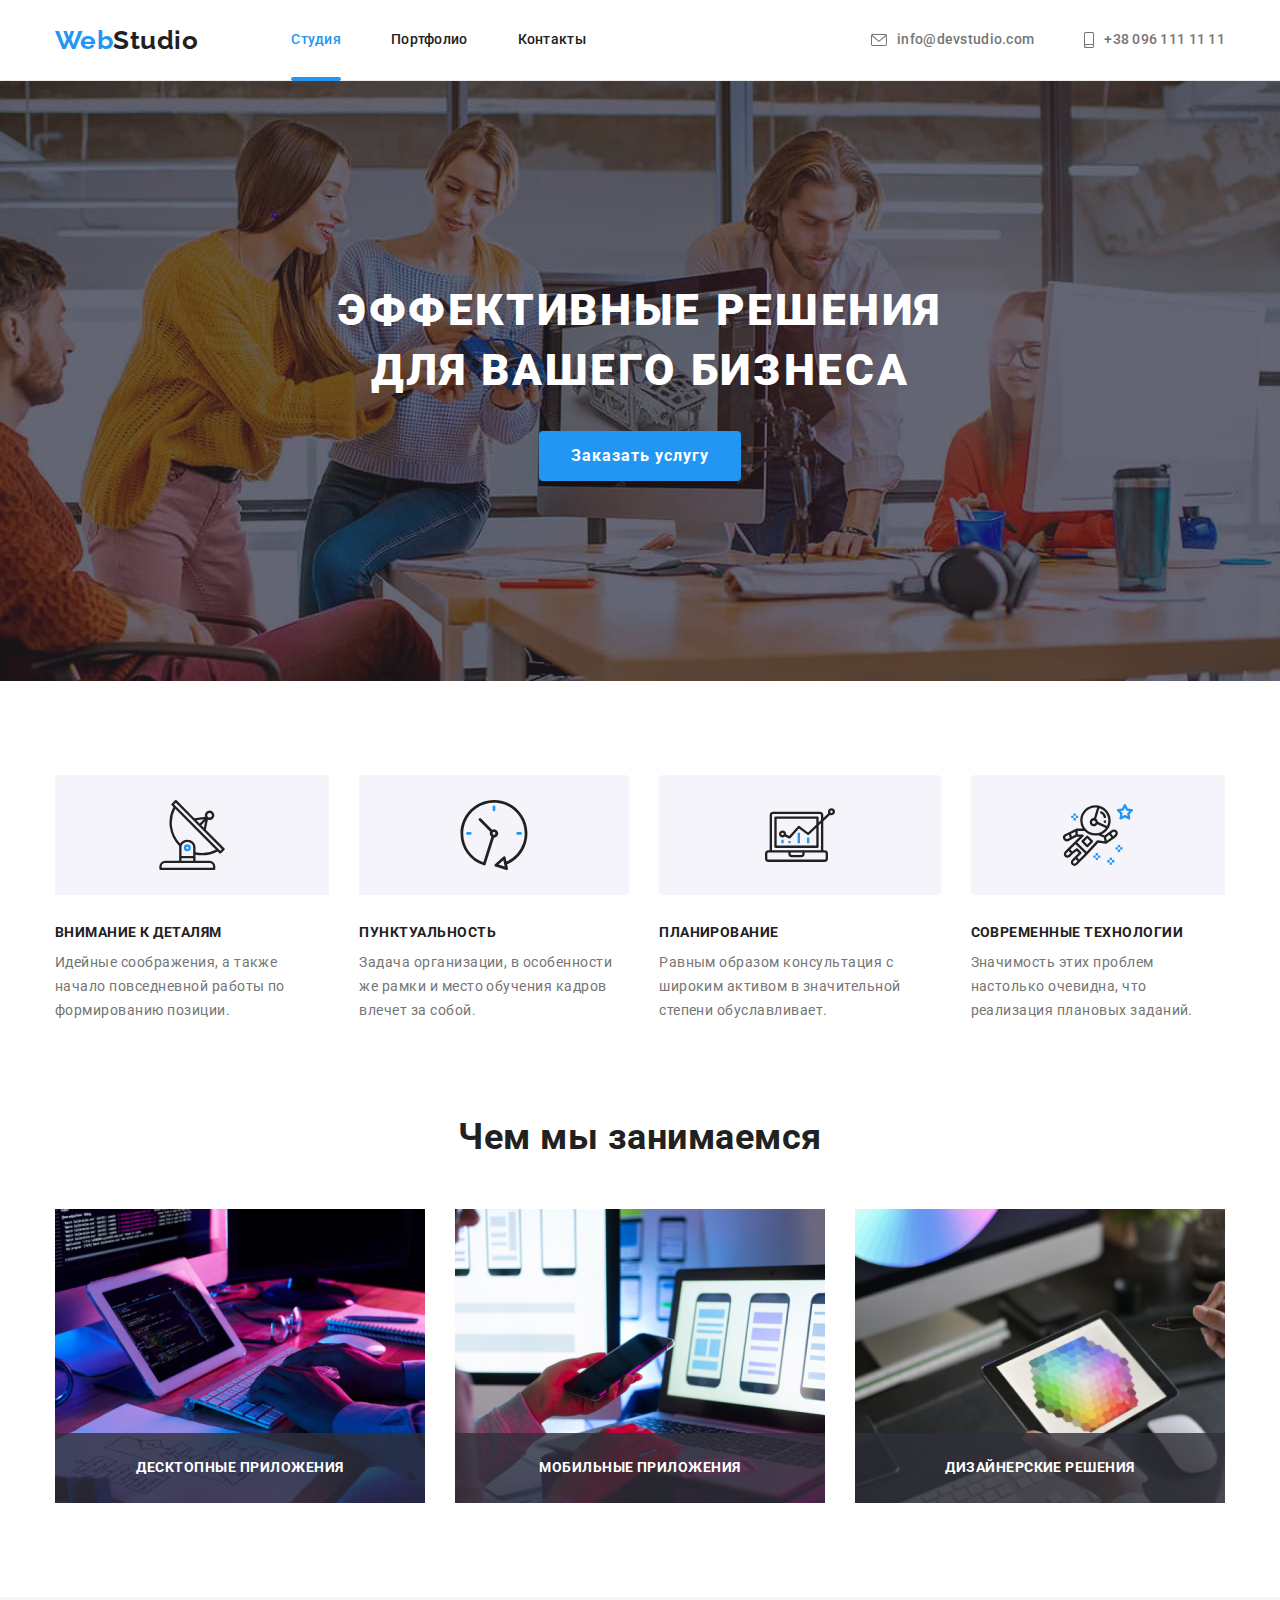
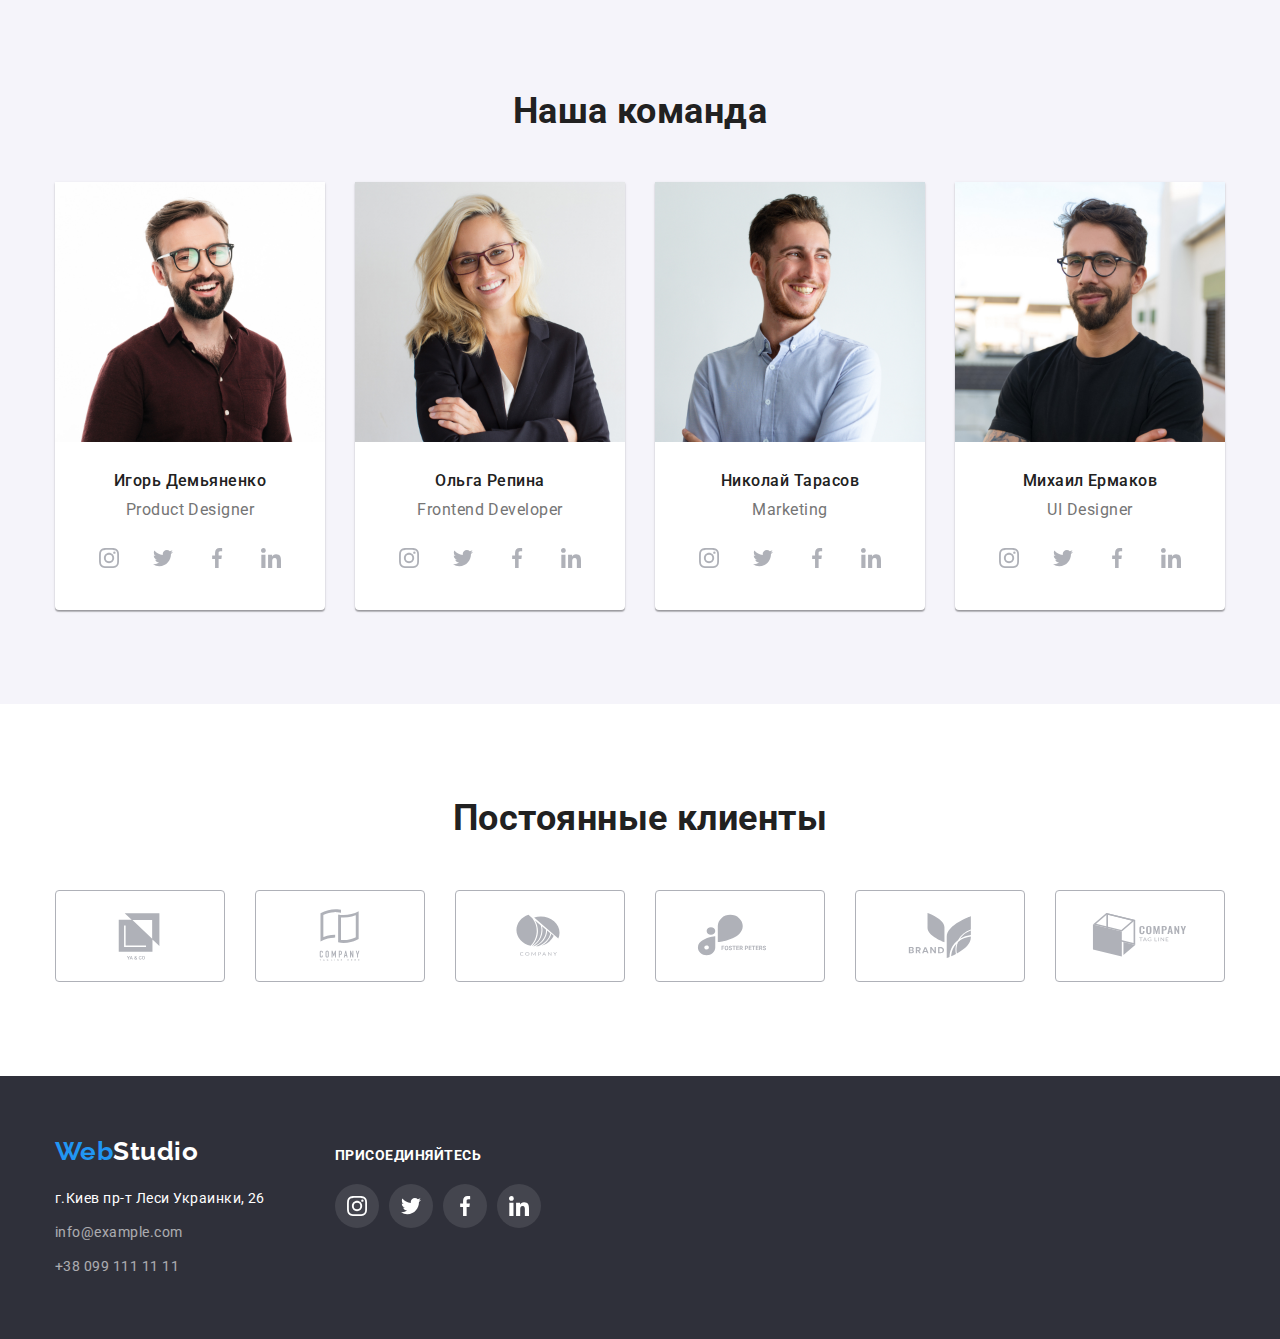
==== commit 27b6bde4: "Added fixes before hw-06" ====
--- a/index.html
+++ b/index.html
@@ -56,7 +56,7 @@
 
     <!-- Main Content -->
     <main>
-      <!-- Секция героя -->
+      <!-- Hero Section -->
       <section class="section-hero">
         <div class="container">
           <h1 class="section-title">Эффективные решения для вашего бизнеса</h1>
@@ -64,7 +64,7 @@
         </div>
       </section>
 
-      <!-- Особенности -->
+      <!-- Features Section -->
       <section class="section">
         <div class="container">
           <h2 class="title visually-hidden">Наши особенности</h2>
@@ -117,7 +117,7 @@
         </div>
       </section>
 
-      <!-- Чем мы занимаемся? -->
+      <!-- What we do? -->
       <section class="section about">
         <div class="container">
           <h2 class="title about-us">Чем мы занимаемся</h2>
@@ -154,7 +154,7 @@
         </div>
       </section>
 
-      <!-- Наша команда -->
+      <!-- Our team Section -->
       <section class="section section-our-team">
         <div class="container">
           <h2 class="title about-us">Наша команда</h2>
@@ -359,7 +359,7 @@
         </div>
       </section>
 
-      <!-- Section Our Clients -->
+      <!-- Our Clients Section -->
       <section class="section">
         <div class="container">
           <h2 class="our-clients-title title">Постоянные клиенты</h2>
--- a/css/styles.css
+++ b/css/styles.css
@@ -115,7 +115,7 @@
   content: '';
   display: block;
   position: absolute;
-  bottom: 0;
+  bottom: -1px;
   width: 100%;
   height: 4px;
   background-color: var(--accent-color);
@@ -171,7 +171,7 @@
 } */
 
 .main-header .item + .item {
-  margin-left: 30px;
+  margin-left: 50px;
 }
 
 .main-header .contact-header {
@@ -320,8 +320,8 @@
 .card-about-us .text {
   display: flex;
   justify-content: center;
-  padding-top: 27px;
-  padding-bottom: 27px;
+  align-items: center;
+  height: 70px;
 
   font-weight: 700;
   font-size: 14px;
@@ -649,10 +649,10 @@
   transform: translateY(100%);
   transition: transform 250ms cubic-bezier(0.4, 0, 0.2, 1);
 }
-.project-links .link:hover .text {
+.project-links .link:hover .text,
+.project-links .link:focus .text {
   transform: translateY(0);
 }
-/* border: 1px solid */
 .backdrop {
   position: fixed;
   top: 0;
@@ -662,12 +662,16 @@
   background-color: var(--backdrop-bg-color);
 
   opacity: 1;
-  transition: opacity 250ms cubic-bezier(0.4, 0, 0.2, 1);
+  transition: opacity 350ms cubic-bezier(0.4, 0, 0.2, 1);
 }
 
 .backdrop.is-hidden {
   opacity: 0;
   pointer-events: none;
+}
+
+.backdrop.is-hidden .modal {
+  transform: translate(-50%, -50%) scale(0.8);
 }
 .modal {
   position: absolute;
@@ -687,13 +691,17 @@
 }
 
 .modal-btn-close {
+  display: flex;
+  align-items: center;
+  justify-content: center;
   position: fixed;
-  top: 0;
-  right: 0;
+  top: 8px;
+  right: 8px;
+  height: 30px;
+  width: 30px;
 
   background: var(--primary-text-color);
   border: 1px solid rgba(0, 0, 0, 0.1);
   border-radius: 50%;
-  margin-right: 8px;
-  margin-top: 8px;
-}
+  cursor: pointer;
+}
